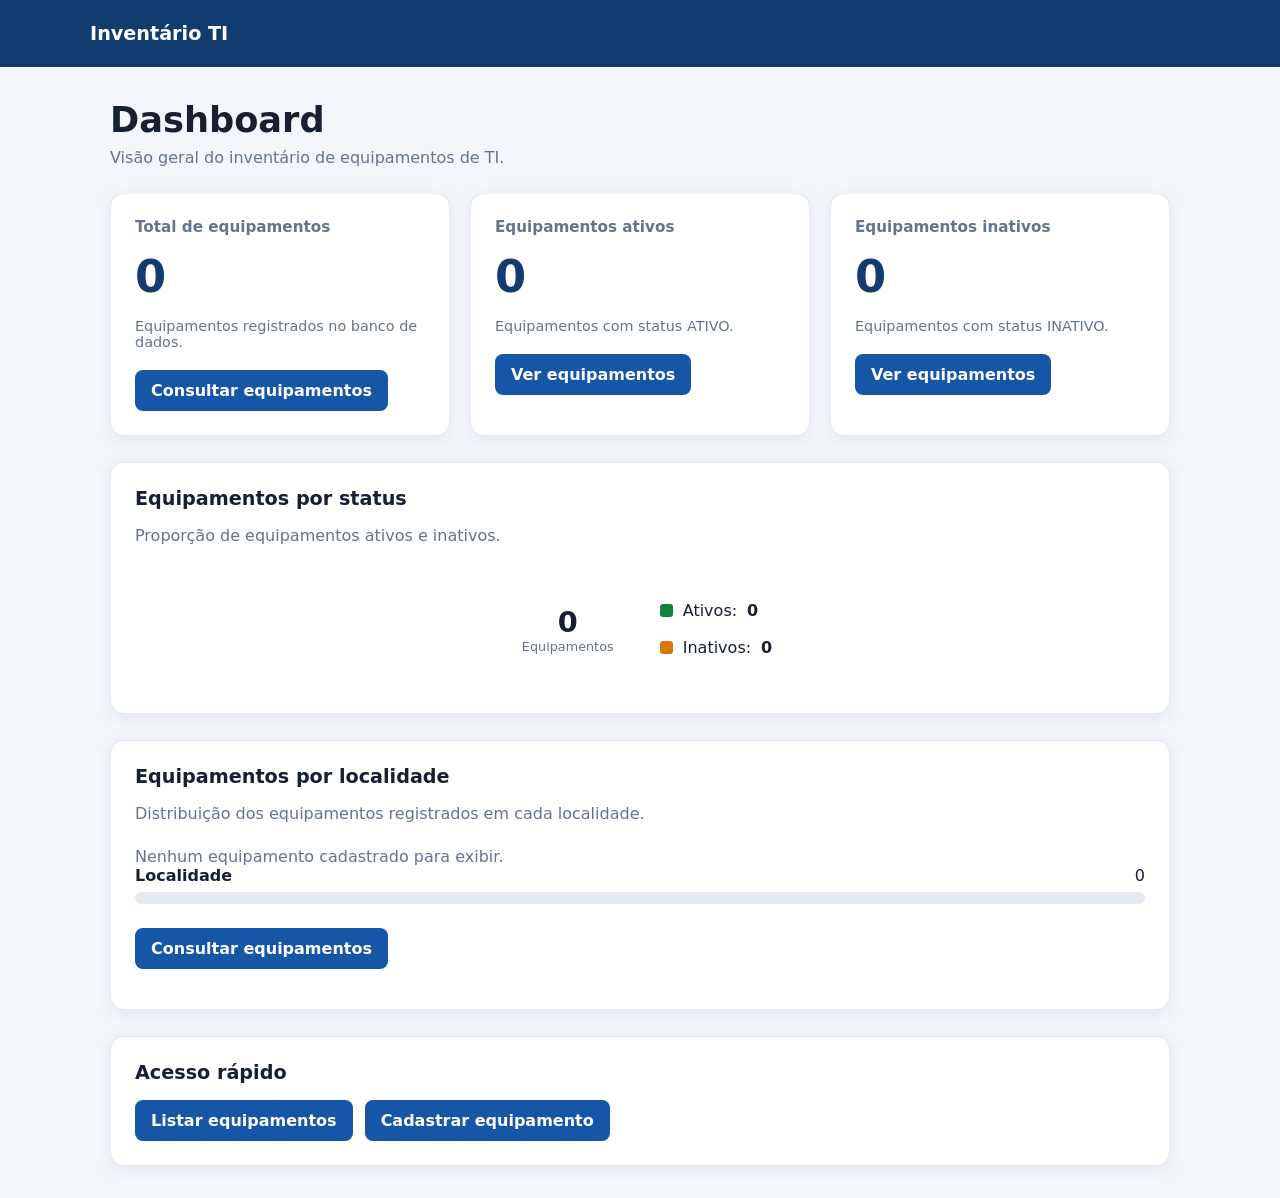
==== src/main/resources/templates/index.html @ f5f9f3ff "Implementa indicadores e graficos no dashboard" ====
<!doctype html>
<html lang="pt-BR" xmlns:th="http://www.thymeleaf.org">
<head>
    <meta charset="UTF-8">
    <meta name="viewport" content="width=device-width, initial-scale=1">

    <title>Dashboard | Inventário TI</title>

    <style>
        * {
            box-sizing: border-box;
        }

        :root {
            font-family: system-ui, -apple-system, "Segoe UI", sans-serif;
            color: #172033;
        }

        body {
            margin: 0;
            background: #f3f6fb;
        }

        header {
            background: #123b70;
            color: white;
            padding: 22px max(20px, calc((100% - 1100px) / 2));
        }

        header strong {
            font-size: 1.2rem;
        }

        main {
            max-width: 1100px;
            margin: 32px auto;
            padding: 0 20px;
        }

        .cabecalho {
            margin-bottom: 26px;
        }

        .cabecalho h1 {
            margin: 0 0 8px;
            font-size: clamp(1.6rem, 4vw, 2.2rem);
        }

        .muted {
            color: #64748b;
            margin: 0;
        }

        .grade {
            display: grid;
            grid-template-columns: repeat(auto-fit, minmax(240px, 1fr));
            gap: 20px;
        }

        .cartao {
            background: white;
            border-radius: 14px;
            padding: 24px;
            box-shadow: 0 4px 18px #15294b12;
            border: 1px solid #e5eaf2;
        }

        .rotulo {
            color: #64748b;
            font-size: .95rem;
            font-weight: 600;
        }

        .numero {
            color: #123b70;
            font-size: 2.8rem;
            font-weight: 750;
            margin: 14px 0;
            line-height: 1.2;
        }

        .descricao {
            color: #64748b;
            font-size: .9rem;
            margin-bottom: 20px;
        }

        .botao {
            display: inline-block;
            background: #1557a6;
            color: white;
            text-decoration: none;
            padding: 11px 16px;
            border-radius: 8px;
            font-weight: 600;
        }

        .botao:hover {
            background: #0e417f;
        }

        .secao {
            margin-top: 26px;
        }

        .secao h2 {
            font-size: 1.2rem;
            margin-top: 0;
        }

        .atalho {
            display: flex;
            flex-wrap: wrap;
            gap: 12px;
        }
    </style>
</head>

<body>
<header>
    <strong>Inventário TI</strong>
</header>

<main>
    <section class="cabecalho">
        <h1>Dashboard</h1>
        <p class="muted">
            Visão geral do inventário de equipamentos de TI.
        </p>
    </section>

    
<section class="grade">
    <article class="cartao">
        <div class="rotulo">Total de equipamentos</div>

        <div class="numero"
             th:text="${totalEquipamentos}">0</div>

        <p class="descricao">
            Equipamentos registrados no banco de dados.
        </p>

        <a class="botao" th:href="@{/equipamentos}">
            Consultar equipamentos
        </a>
    </article>

    <article class="cartao">
        <div class="rotulo">Equipamentos ativos</div>

        <div class="numero"
             th:text="${equipamentosAtivos}">0</div>

        <p class="descricao">
            Equipamentos com status ATIVO.
        </p>

        <a class="botao" th:href="@{/equipamentos}">
            Ver equipamentos
        </a>
    </article>

    <article class="cartao">
        <div class="rotulo">Equipamentos inativos</div>

        <div class="numero"
             th:text="${equipamentosInativos}">0</div>

        <p class="descricao">
            Equipamentos com status INATIVO.
        </p>

        <a class="botao" th:href="@{/equipamentos}">
            Ver equipamentos
        </a>
    </article>
</section>


<section class="cartao secao">
    <h2>Equipamentos por status</h2>

    <p class="muted" style="margin-bottom: 24px;">
        Proporção de equipamentos ativos e inativos.
    </p>

    <div style="display: flex; flex-wrap: wrap; align-items: center;
                justify-content: center; gap: 32px;">

        <div th:style="'width: 190px; height: 190px; border-radius: 50%; background: conic-gradient(#16803d 0% ' + ${percentualAtivos} + '%, #d97706 ' + ${percentualAtivos} + '% 100%); display: flex; align-items: center; justify-content: center;'">
            <div style="width: 120px; height: 120px; border-radius: 50%;
                        background: white; display: flex;
                        flex-direction: column; align-items: center;
                        justify-content: center;">
                <strong style="font-size: 1.8rem;"
                        th:text="${totalEquipamentos}">0</strong>
                <span style="font-size: .8rem; color: #64748b;">
                    Equipamentos
                </span>
            </div>
        </div>

        <div style="display: flex; flex-direction: column; gap: 18px;">
            <div style="display: flex; align-items: center; gap: 10px;">
                <span style="width: 13px; height: 13px; border-radius: 3px;
                             background: #16803d;"></span>
                <span>Ativos:</span>
                <strong th:text="${equipamentosAtivos}">0</strong>
            </div>

            <div style="display: flex; align-items: center; gap: 10px;">
                <span style="width: 13px; height: 13px; border-radius: 3px;
                             background: #d97706;"></span>
                <span>Inativos:</span>
                <strong th:text="${equipamentosInativos}">0</strong>
            </div>
        </div>
    </div>
</section>


<section class="cartao secao">
    <h2>Equipamentos por localidade</h2>

    <p class="muted" style="margin-bottom: 24px;">
        Distribuição dos equipamentos registrados em cada localidade.
    </p>

    <div th:if="${#lists.isEmpty(dadosLocalidade)}">
        <p class="muted">Nenhum equipamento cadastrado para exibir.</p>
    </div>

    <div th:unless="${#lists.isEmpty(dadosLocalidade)}"
         style="display: flex; flex-direction: column; gap: 20px;">

        <div th:each="item : ${dadosLocalidade}">
            <div style="display: flex; justify-content: space-between;
                        gap: 12px; margin-bottom: 7px;">
                <strong th:text="${item[0]}">Localidade</strong>

                <span th:text="${item[1]}">0</span>
            </div>

            <div style="height: 12px; background: #e5eaf2;
                        border-radius: 999px; overflow: hidden;">

                <div style="height: 100%; background: #2563eb;
                            border-radius: 999px; width: 0%;"
                     th:style="'height: 100%; background: #2563eb; border-radius: 999px; width: ' + (${totalEquipamentos > 0} ? (${item[1] * 100.0 / totalEquipamentos}) : 0) + '%;'">
                </div>
            </div>
        </div>
    </div>

    <p style="margin-top: 24px;">
        <a class="botao" th:href="@{/equipamentos}">
            Consultar equipamentos
        </a>
    </p>
</section>


    <section class="cartao secao">
        <h2>Acesso rápido</h2>

        <div class="atalho">
            <a class="botao" th:href="@{/equipamentos}">
                Listar equipamentos
            </a>

            <a class="botao" th:href="@{/equipamentos/novo}">
                Cadastrar equipamento
            </a>
        </div>
    </section>
</main>
</body>
</html>
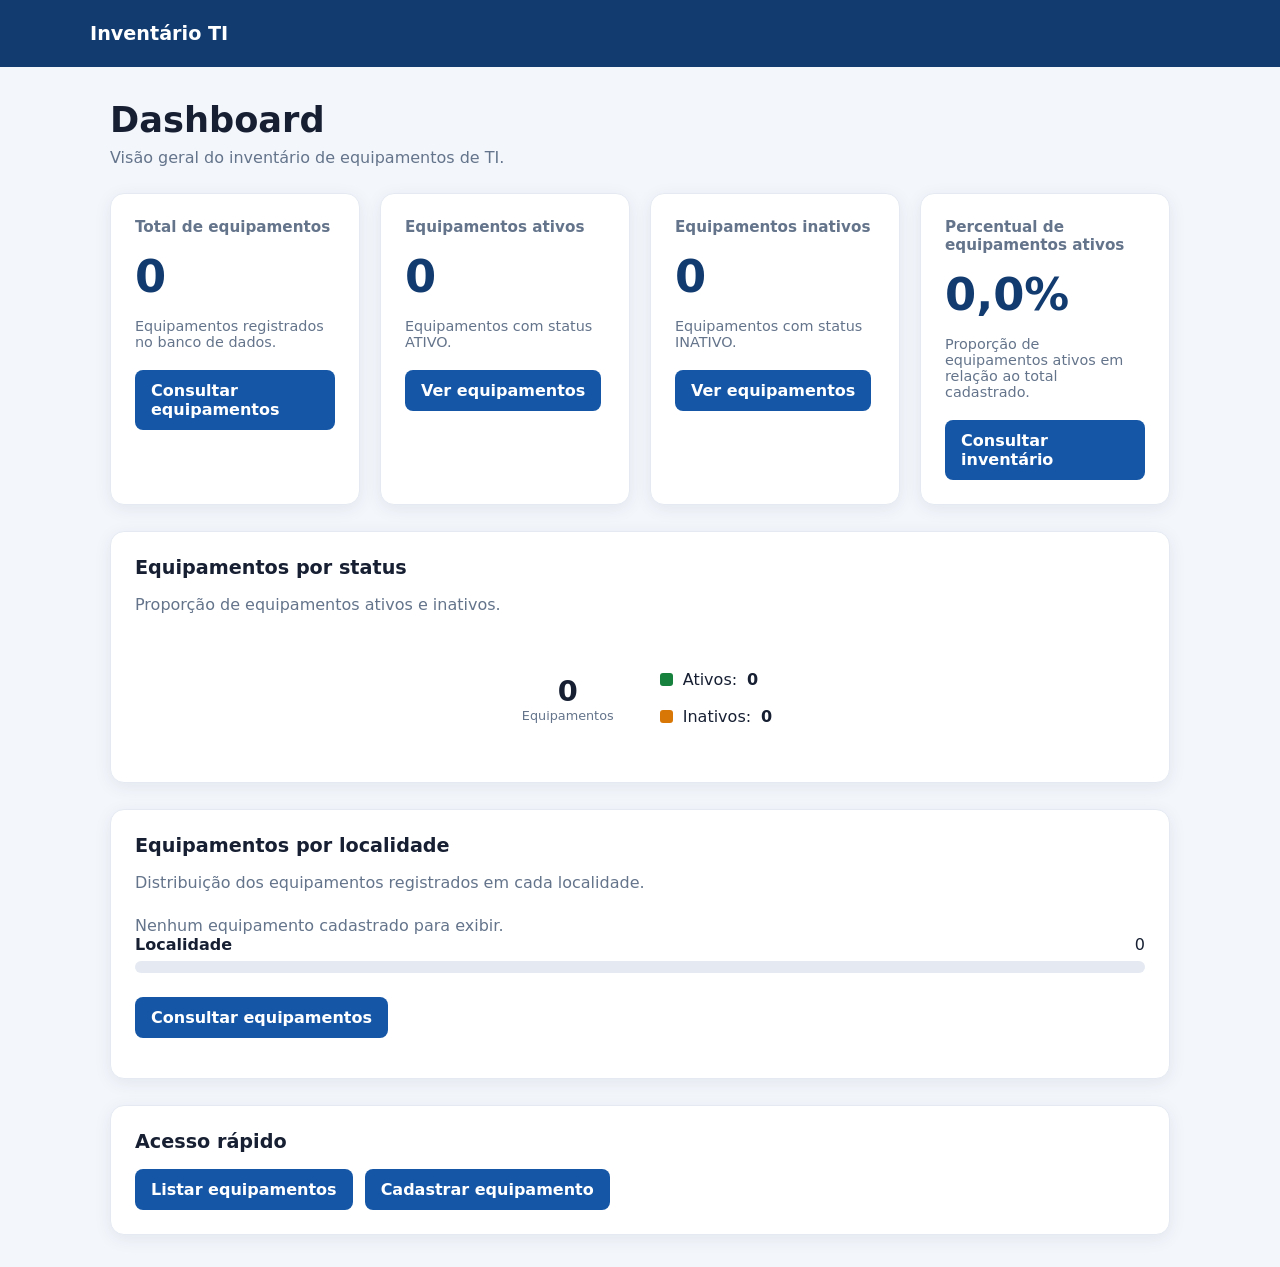
==== commit ee02519a: "Adiciona percentual de equipamentos ativos ao dashboard" ====
--- a/src/main/resources/templates/index.html
+++ b/src/main/resources/templates/index.html
@@ -176,6 +176,24 @@
             Ver equipamentos
         </a>
     </article>
+    
+<article class="cartao">
+    <div class="rotulo">Percentual de equipamentos ativos</div>
+
+    <div class="numero"
+         th:text="${#numbers.formatDecimal(percentualAtivos, 1, 1) + '%'}">
+        0,0%
+    </div>
+
+    <p class="descricao">
+        Proporção de equipamentos ativos em relação ao total cadastrado.
+    </p>
+
+    <a class="botao" th:href="@{/equipamentos}">
+        Consultar inventário
+    </a>
+</article>
+
 </section>
 
 
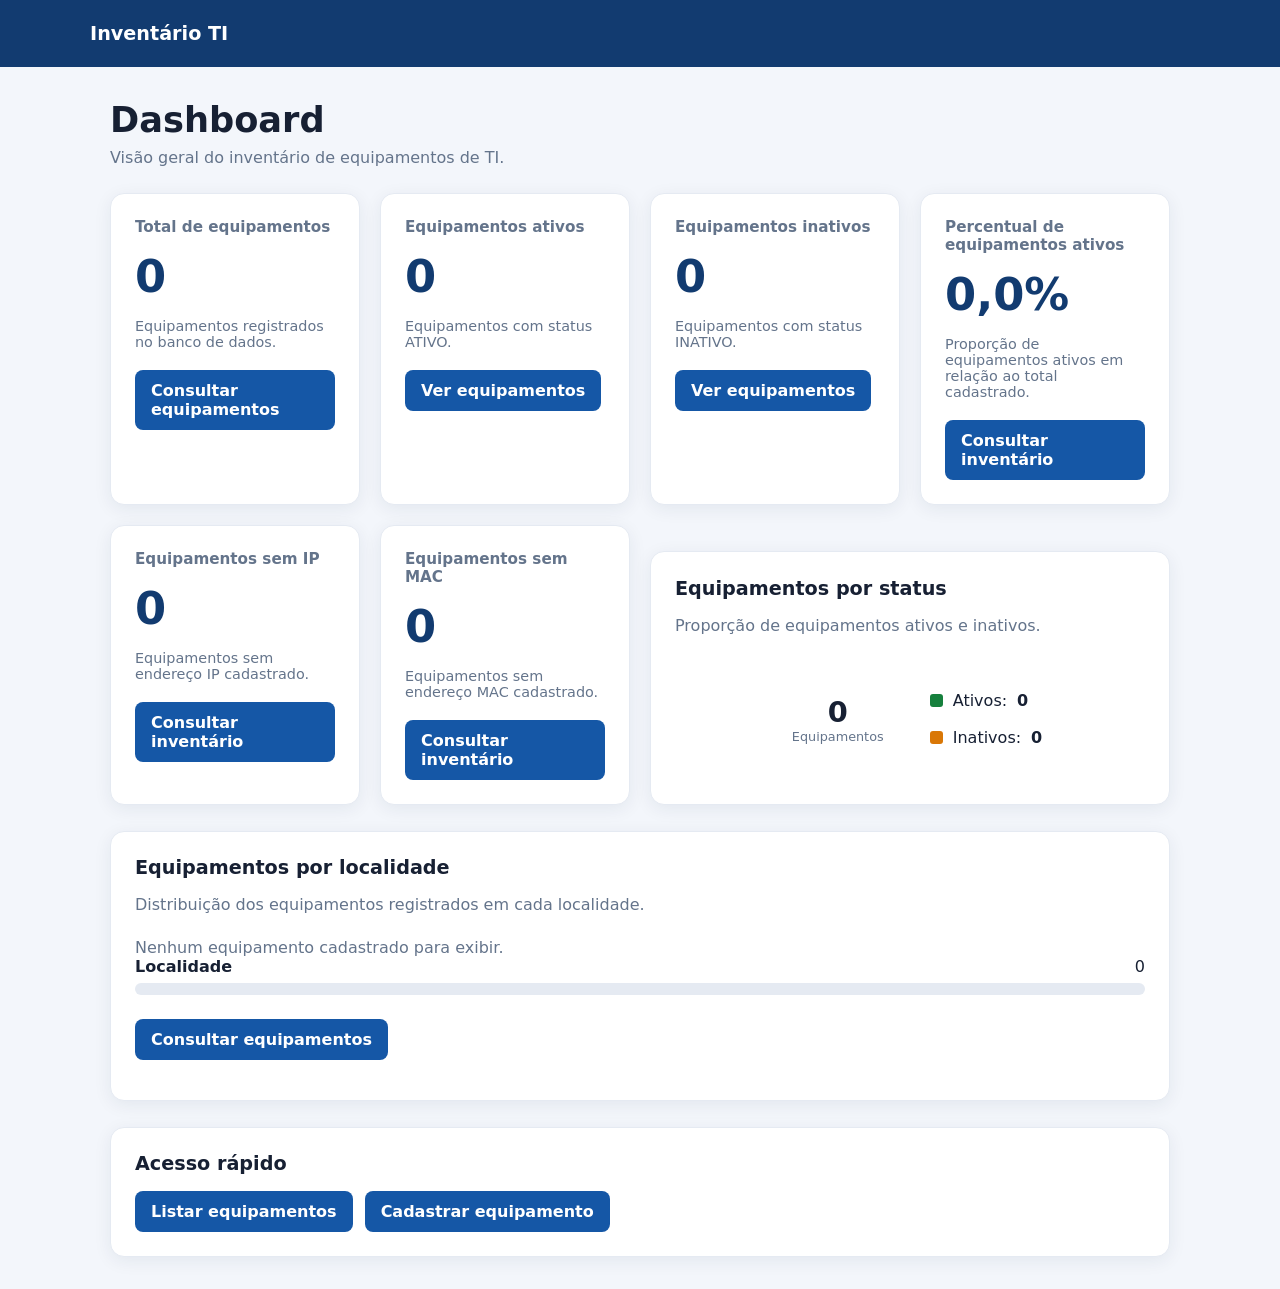
==== commit 22cfa4ae: "Melhora layout responsivo do dashboard" ====
--- a/src/main/resources/templates/index.html
+++ b/src/main/resources/templates/index.html
@@ -52,10 +52,12 @@
             margin: 0;
         }
 
+        
         .grade {
             display: grid;
-            grid-template-columns: repeat(auto-fit, minmax(240px, 1fr));
+            grid-template-columns: repeat(4, minmax(0, 1fr));
             gap: 20px;
+            align-items: stretch;
         }
 
         .cartao {
@@ -64,7 +66,52 @@
             padding: 24px;
             box-shadow: 0 4px 18px #15294b12;
             border: 1px solid #e5eaf2;
-        }
+            min-width: 0;
+            box-sizing: border-box;
+        }
+
+        .grafico-status {
+            grid-column: span 2;
+            display: flex;
+            flex-direction: column;
+            justify-content: center;
+        }
+
+        .secao {
+            margin-top: 26px;
+        }
+
+        .secao h2 {
+            font-size: 1.2rem;
+            margin-top: 0;
+        }
+
+        .atalho {
+            display: flex;
+            flex-wrap: wrap;
+            gap: 12px;
+        }
+
+        @media (max-width: 1000px) {
+            .grade {
+                grid-template-columns: repeat(2, minmax(0, 1fr));
+            }
+
+            .grafico-status {
+                grid-column: span 2;
+            }
+        }
+
+        @media (max-width: 560px) {
+            .grade {
+                grid-template-columns: 1fr;
+            }
+
+            .grafico-status {
+                grid-column: span 1;
+            }
+        }
+
 
         .rotulo {
             color: #64748b;
@@ -194,11 +241,45 @@
     </a>
 </article>
 
-</section>
-
-
-<section class="cartao secao">
+<article class="cartao">
+    <div class="rotulo">Equipamentos sem IP</div>
+
+    <div class="numero"
+         th:text="${equipamentosSemIp}">
+        0
+    </div>
+
+    <p class="descricao">
+        Equipamentos sem endereço IP cadastrado.
+    </p>
+
+    <a class="botao" th:href="@{/equipamentos}">
+        Consultar inventário
+    </a>
+</article>
+
+<article class="cartao">
+    <div class="rotulo">Equipamentos sem MAC</div>
+
+    <div class="numero"
+         th:text="${equipamentosSemMac}">
+        0
+    </div>
+
+    <p class="descricao">
+        Equipamentos sem endereço MAC cadastrado.
+    </p>
+
+    <a class="botao" th:href="@{/equipamentos}">
+        Consultar inventário
+    </a>
+</article>
+
+<article class="cartao secao grafico-status">
     <h2>Equipamentos por status</h2>
+
+
+
 
     <p class="muted" style="margin-bottom: 24px;">
         Proporção de equipamentos ativos e inativos.
@@ -236,8 +317,9 @@
             </div>
         </div>
     </div>
+</article>
+     
 </section>
-
 
 <section class="cartao secao">
     <h2>Equipamentos por localidade</h2>
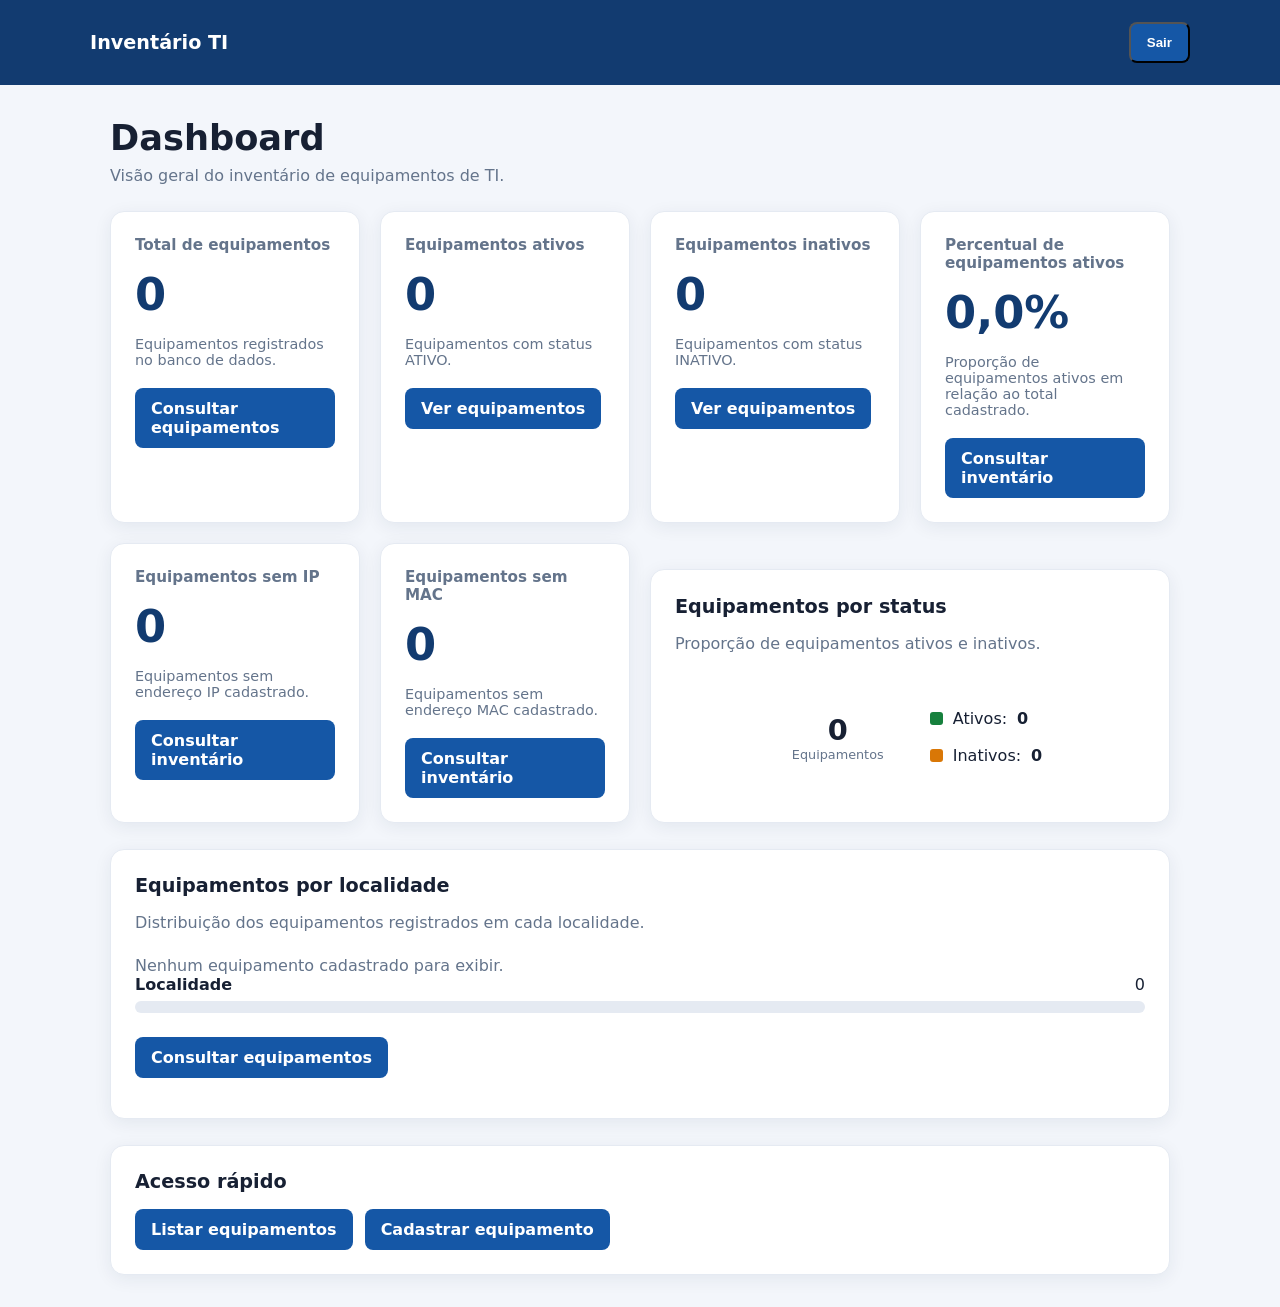
==== commit 31ec69d8: "Implementa autenticacao e controle de acesso" ====
--- a/src/main/resources/templates/index.html
+++ b/src/main/resources/templates/index.html
@@ -165,8 +165,18 @@
 </head>
 
 <body>
-<header>
+<header style="display: flex; justify-content: space-between;
+               align-items: center; gap: 16px; flex-wrap: wrap;">
     <strong>Inventário TI</strong>
+
+    <form th:action="@{/logout}" method="post" style="margin: 0;">
+    <input type="hidden"
+           th:name="${_csrf.parameterName}"
+           th:value="${_csrf.token}" />
+        <button type="submit" class="botao">
+            Sair
+        </button>
+    </form>
 </header>
 
 <main>
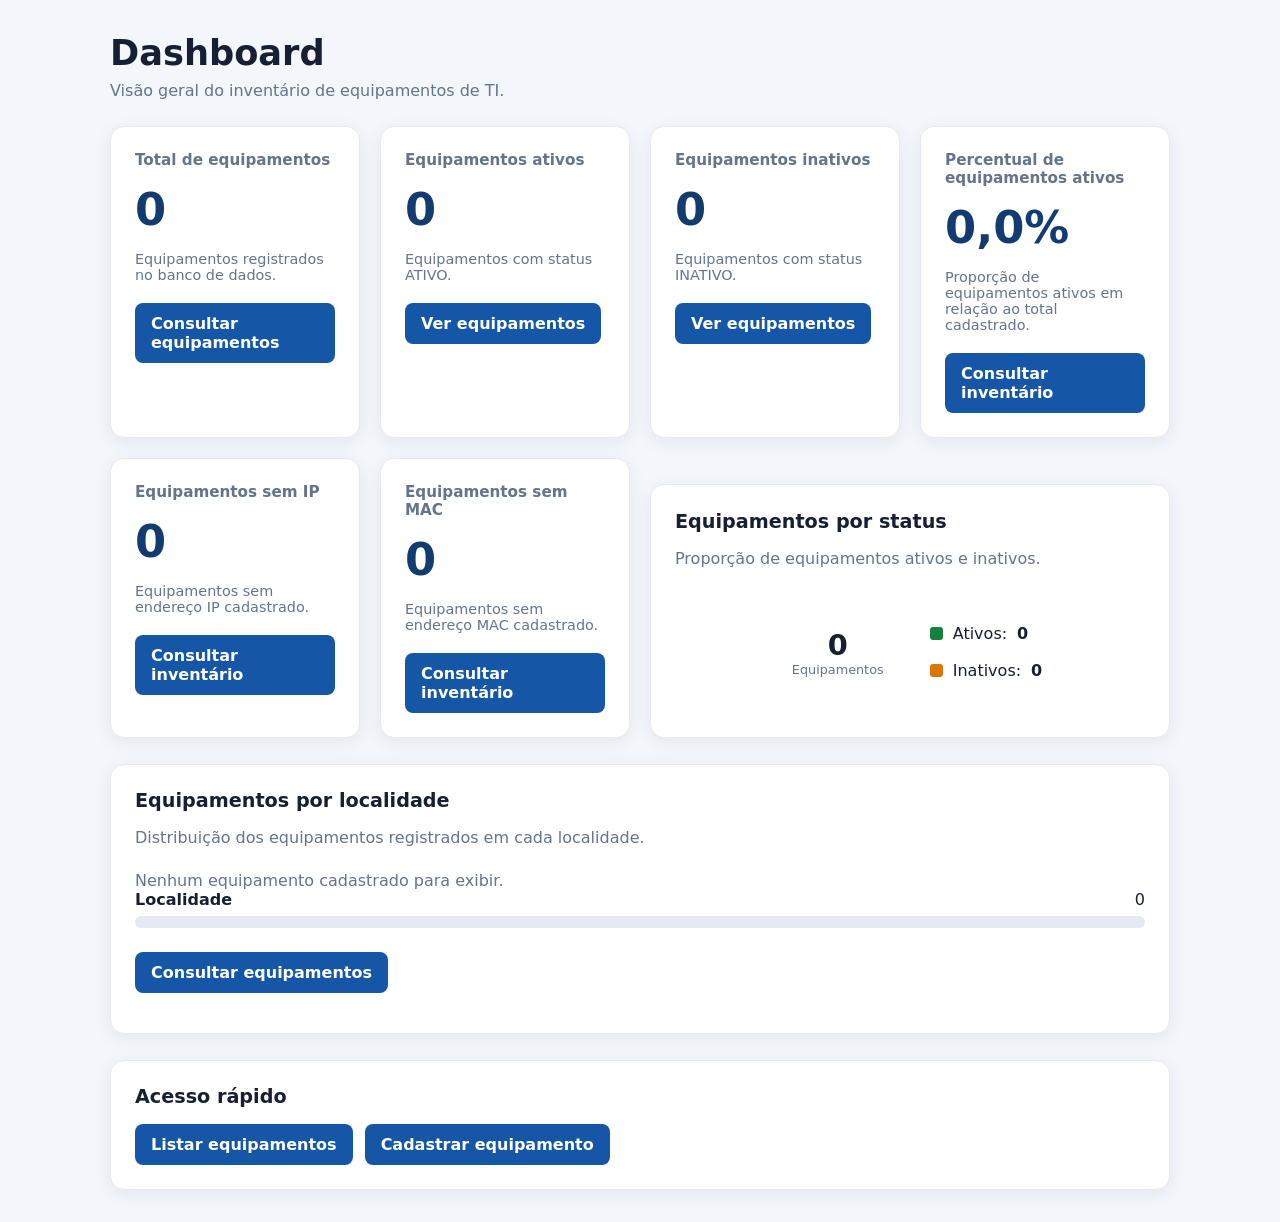
==== commit 638f8093: "Adiciona cabecalho global e identificacao do usuario" ====
--- a/src/main/resources/templates/index.html
+++ b/src/main/resources/templates/index.html
@@ -165,19 +165,7 @@
 </head>
 
 <body>
-<header style="display: flex; justify-content: space-between;
-               align-items: center; gap: 16px; flex-wrap: wrap;">
-    <strong>Inventário TI</strong>
-
-    <form th:action="@{/logout}" method="post" style="margin: 0;">
-    <input type="hidden"
-           th:name="${_csrf.parameterName}"
-           th:value="${_csrf.token}" />
-        <button type="submit" class="botao">
-            Sair
-        </button>
-    </form>
-</header>
+<div th:replace="~{fragments/cabecalho :: cabecalho}"></div>
 
 <main>
     <section class="cabecalho">
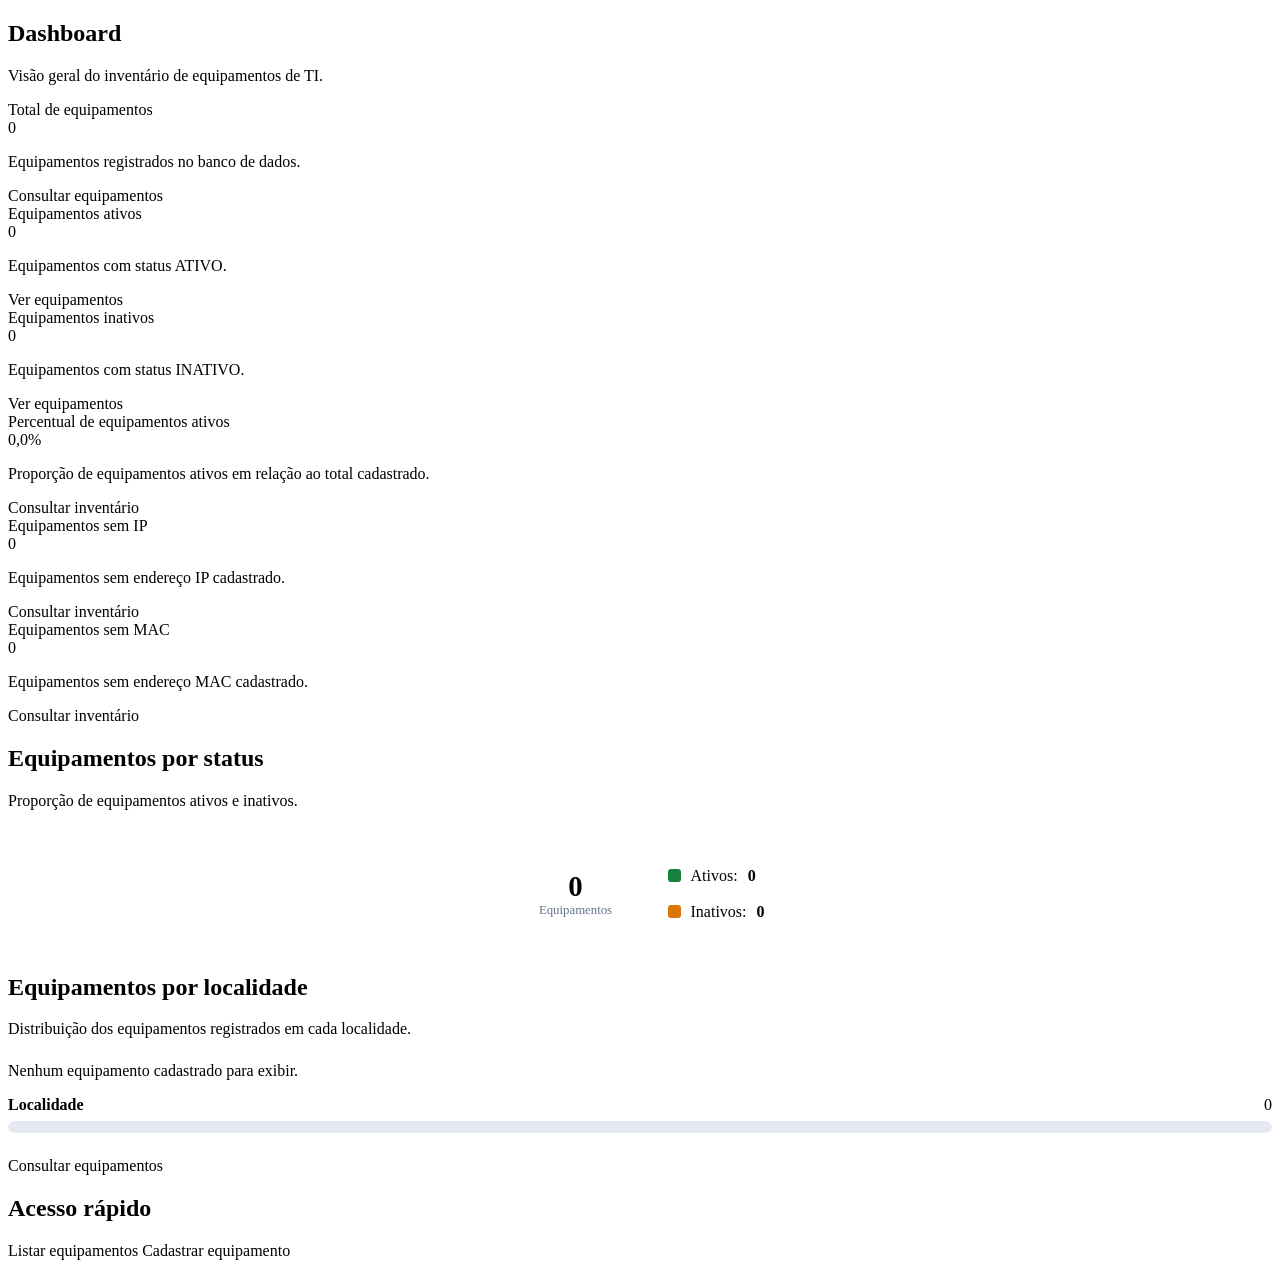
==== commit 29fb7482: "Refatora estilos CSS do painel e cabeçalho" ====
--- a/src/main/resources/templates/index.html
+++ b/src/main/resources/templates/index.html
@@ -6,162 +6,10 @@
     <meta name="viewport" content="width=device-width, initial-scale=1">
 
     <title>Dashboard | Inventário TI</title>
-
-    <style>
-        * {
-            box-sizing: border-box;
-        }
-
-        :root {
-            font-family: system-ui, -apple-system, "Segoe UI", sans-serif;
-            color: #172033;
-        }
-
-        body {
-            margin: 0;
-            background: #f3f6fb;
-        }
-
-        header {
-            background: #123b70;
-            color: white;
-            padding: 22px max(20px, calc((100% - 1100px) / 2));
-        }
-
-        header strong {
-            font-size: 1.2rem;
-        }
-
-        main {
-            max-width: 1100px;
-            margin: 32px auto;
-            padding: 0 20px;
-        }
-
-        .cabecalho {
-            margin-bottom: 26px;
-        }
-
-        .cabecalho h1 {
-            margin: 0 0 8px;
-            font-size: clamp(1.6rem, 4vw, 2.2rem);
-        }
-
-        .muted {
-            color: #64748b;
-            margin: 0;
-        }
-
-        
-        .grade {
-            display: grid;
-            grid-template-columns: repeat(4, minmax(0, 1fr));
-            gap: 20px;
-            align-items: stretch;
-        }
-
-        .cartao {
-            background: white;
-            border-radius: 14px;
-            padding: 24px;
-            box-shadow: 0 4px 18px #15294b12;
-            border: 1px solid #e5eaf2;
-            min-width: 0;
-            box-sizing: border-box;
-        }
-
-        .grafico-status {
-            grid-column: span 2;
-            display: flex;
-            flex-direction: column;
-            justify-content: center;
-        }
-
-        .secao {
-            margin-top: 26px;
-        }
-
-        .secao h2 {
-            font-size: 1.2rem;
-            margin-top: 0;
-        }
-
-        .atalho {
-            display: flex;
-            flex-wrap: wrap;
-            gap: 12px;
-        }
-
-        @media (max-width: 1000px) {
-            .grade {
-                grid-template-columns: repeat(2, minmax(0, 1fr));
-            }
-
-            .grafico-status {
-                grid-column: span 2;
-            }
-        }
-
-        @media (max-width: 560px) {
-            .grade {
-                grid-template-columns: 1fr;
-            }
-
-            .grafico-status {
-                grid-column: span 1;
-            }
-        }
-
-
-        .rotulo {
-            color: #64748b;
-            font-size: .95rem;
-            font-weight: 600;
-        }
-
-        .numero {
-            color: #123b70;
-            font-size: 2.8rem;
-            font-weight: 750;
-            margin: 14px 0;
-            line-height: 1.2;
-        }
-
-        .descricao {
-            color: #64748b;
-            font-size: .9rem;
-            margin-bottom: 20px;
-        }
-
-        .botao {
-            display: inline-block;
-            background: #1557a6;
-            color: white;
-            text-decoration: none;
-            padding: 11px 16px;
-            border-radius: 8px;
-            font-weight: 600;
-        }
-
-        .botao:hover {
-            background: #0e417f;
-        }
-
-        .secao {
-            margin-top: 26px;
-        }
-
-        .secao h2 {
-            font-size: 1.2rem;
-            margin-top: 0;
-        }
-
-        .atalho {
-            display: flex;
-            flex-wrap: wrap;
-            gap: 12px;
-        }
-    </style>
+    
+    <link rel="stylesheet" th:href="@{/css/cabecalho.css}">
+
+    <link rel="stylesheet" th:href="@{/css/dashboard.css}">
 </head>
 
 <body>
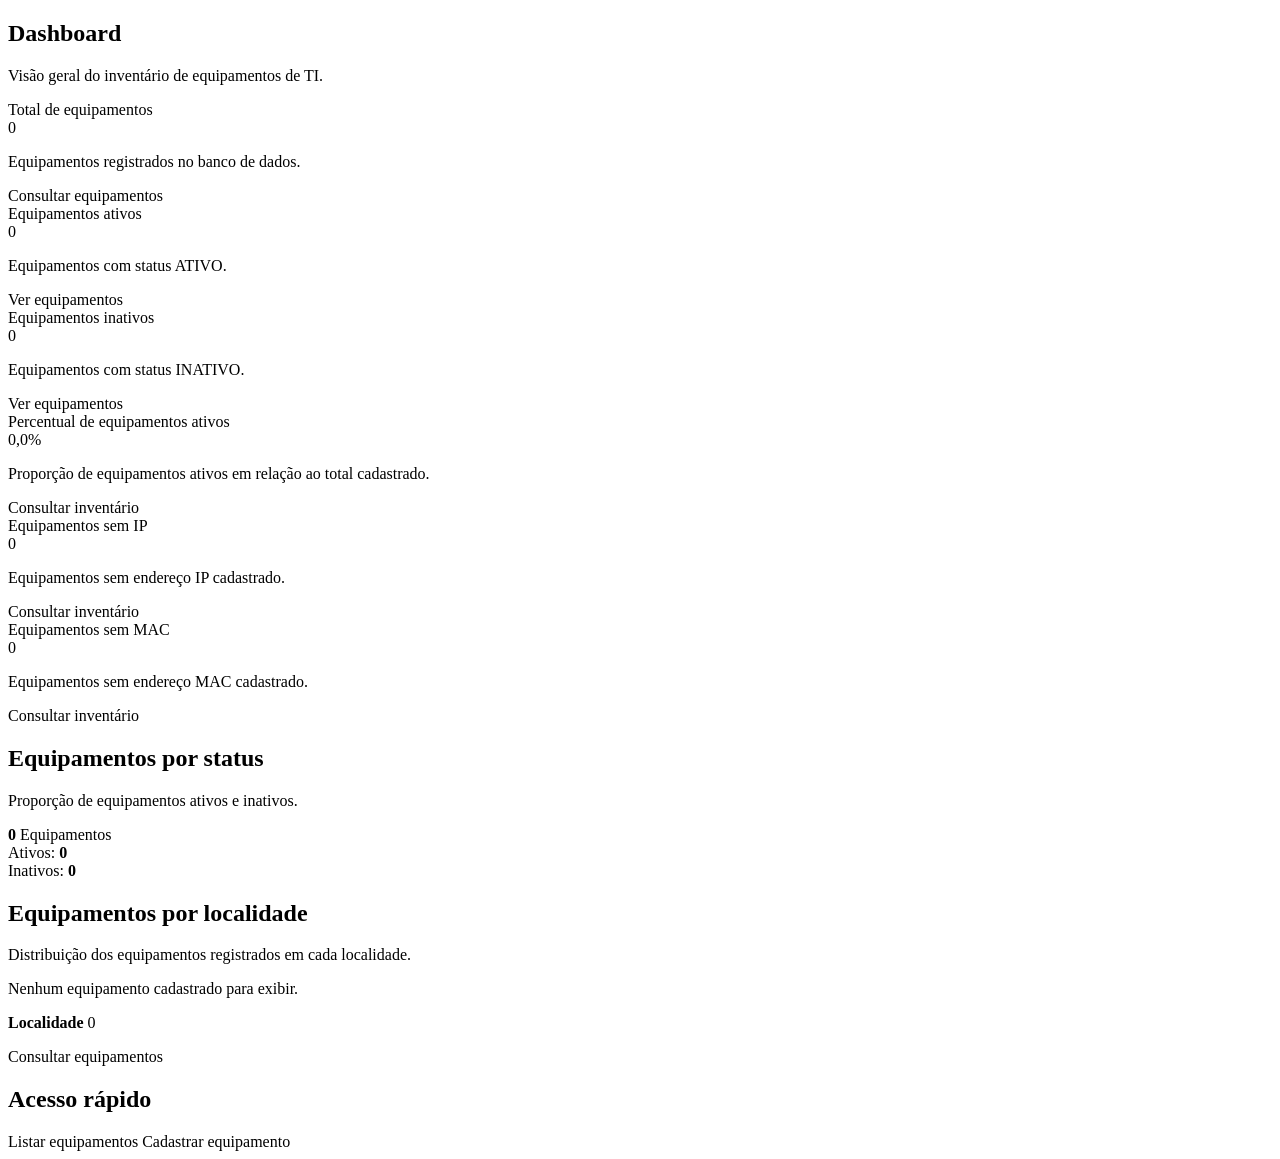
==== commit 3300f9fb: "Refatora CSS e JavaScript das páginas administrativas e login" ====
--- a/src/main/resources/templates/index.html
+++ b/src/main/resources/templates/index.html
@@ -6,9 +6,8 @@
     <meta name="viewport" content="width=device-width, initial-scale=1">
 
     <title>Dashboard | Inventário TI</title>
-    
+
     <link rel="stylesheet" th:href="@{/css/cabecalho.css}">
-
     <link rel="stylesheet" th:href="@{/css/dashboard.css}">
 </head>
 
@@ -23,190 +22,183 @@
         </p>
     </section>
 
-    
-<section class="grade">
-    <article class="cartao">
-        <div class="rotulo">Total de equipamentos</div>
-
-        <div class="numero"
-             th:text="${totalEquipamentos}">0</div>
-
-        <p class="descricao">
-            Equipamentos registrados no banco de dados.
+    <section class="grade">
+
+        <article class="cartao">
+            <div class="rotulo">Total de equipamentos</div>
+
+            <div class="numero"
+                 th:text="${totalEquipamentos}">0</div>
+
+            <p class="descricao">
+                Equipamentos registrados no banco de dados.
+            </p>
+
+            <a class="botao" th:href="@{/equipamentos}">
+                Consultar equipamentos
+            </a>
+        </article>
+
+        <article class="cartao">
+            <div class="rotulo">Equipamentos ativos</div>
+
+            <div class="numero"
+                 th:text="${equipamentosAtivos}">0</div>
+
+            <p class="descricao">
+                Equipamentos com status ATIVO.
+            </p>
+
+            <a class="botao" th:href="@{/equipamentos}">
+                Ver equipamentos
+            </a>
+        </article>
+
+        <article class="cartao">
+            <div class="rotulo">Equipamentos inativos</div>
+
+            <div class="numero"
+                 th:text="${equipamentosInativos}">0</div>
+
+            <p class="descricao">
+                Equipamentos com status INATIVO.
+            </p>
+
+            <a class="botao" th:href="@{/equipamentos}">
+                Ver equipamentos
+            </a>
+        </article>
+
+        <article class="cartao">
+            <div class="rotulo">Percentual de equipamentos ativos</div>
+
+            <div class="numero"
+                 th:text="${#numbers.formatDecimal(percentualAtivos, 1, 1) + '%'}">
+                0,0%
+            </div>
+
+            <p class="descricao">
+                Proporção de equipamentos ativos em relação ao total cadastrado.
+            </p>
+
+            <a class="botao" th:href="@{/equipamentos}">
+                Consultar inventário
+            </a>
+        </article>
+
+        <article class="cartao">
+            <div class="rotulo">Equipamentos sem IP</div>
+
+            <div class="numero"
+                 th:text="${equipamentosSemIp}">
+                0
+            </div>
+
+            <p class="descricao">
+                Equipamentos sem endereço IP cadastrado.
+            </p>
+
+            <a class="botao" th:href="@{/equipamentos}">
+                Consultar inventário
+            </a>
+        </article>
+
+        <article class="cartao">
+            <div class="rotulo">Equipamentos sem MAC</div>
+
+            <div class="numero"
+                 th:text="${equipamentosSemMac}">
+                0
+            </div>
+
+            <p class="descricao">
+                Equipamentos sem endereço MAC cadastrado.
+            </p>
+
+            <a class="botao" th:href="@{/equipamentos}">
+                Consultar inventário
+            </a>
+        </article>
+
+        <article class="cartao secao grafico-status">
+            <h2>Equipamentos por status</h2>
+
+            <p class="muted texto-grafico">
+                Proporção de equipamentos ativos e inativos.
+            </p>
+
+            <div class="grafico-status-conteudo">
+
+                <div class="grafico-circular"
+                     th:style="'background: conic-gradient(#16803d 0% ' + ${percentualAtivos} + '%, #d97706 ' + ${percentualAtivos} + '% 100%);'">
+
+                    <div class="grafico-circular-centro">
+                        <strong th:text="${totalEquipamentos}">0</strong>
+
+                        <span>Equipamentos</span>
+                    </div>
+                </div>
+
+                <div class="legenda-grafico">
+
+                    <div class="item-legenda">
+                        <span class="indicador-legenda indicador-ativo"></span>
+                        <span>Ativos:</span>
+                        <strong th:text="${equipamentosAtivos}">0</strong>
+                    </div>
+
+                    <div class="item-legenda">
+                        <span class="indicador-legenda indicador-inativo"></span>
+                        <span>Inativos:</span>
+                        <strong th:text="${equipamentosInativos}">0</strong>
+                    </div>
+
+                </div>
+            </div>
+        </article>
+
+    </section>
+
+    <section class="cartao secao">
+        <h2>Equipamentos por localidade</h2>
+
+        <p class="muted texto-localidade">
+            Distribuição dos equipamentos registrados em cada localidade.
         </p>
 
-        <a class="botao" th:href="@{/equipamentos}">
-            Consultar equipamentos
-        </a>
-    </article>
-
-    <article class="cartao">
-        <div class="rotulo">Equipamentos ativos</div>
-
-        <div class="numero"
-             th:text="${equipamentosAtivos}">0</div>
-
-        <p class="descricao">
-            Equipamentos com status ATIVO.
+        <div th:if="${#lists.isEmpty(dadosLocalidade)}">
+            <p class="muted">
+                Nenhum equipamento cadastrado para exibir.
+            </p>
+        </div>
+
+        <div th:unless="${#lists.isEmpty(dadosLocalidade)}"
+             class="lista-localidades">
+
+            <div th:each="item : ${dadosLocalidade}">
+
+                <div class="localidade-cabecalho">
+                    <strong th:text="${item[0]}">Localidade</strong>
+
+                    <span th:text="${item[1]}">0</span>
+                </div>
+
+                <div class="barra-localidade">
+
+                    <div class="barra-localidade-preenchimento"
+                         th:style="'width: ' + (${totalEquipamentos > 0} ? (${item[1] * 100.0 / totalEquipamentos}) : 0) + '%;'">
+                    </div>
+
+                </div>
+            </div>
+        </div>
+
+        <p class="botao-consultar-localidade">
+            <a class="botao" th:href="@{/equipamentos}">
+                Consultar equipamentos
+            </a>
         </p>
-
-        <a class="botao" th:href="@{/equipamentos}">
-            Ver equipamentos
-        </a>
-    </article>
-
-    <article class="cartao">
-        <div class="rotulo">Equipamentos inativos</div>
-
-        <div class="numero"
-             th:text="${equipamentosInativos}">0</div>
-
-        <p class="descricao">
-            Equipamentos com status INATIVO.
-        </p>
-
-        <a class="botao" th:href="@{/equipamentos}">
-            Ver equipamentos
-        </a>
-    </article>
-    
-<article class="cartao">
-    <div class="rotulo">Percentual de equipamentos ativos</div>
-
-    <div class="numero"
-         th:text="${#numbers.formatDecimal(percentualAtivos, 1, 1) + '%'}">
-        0,0%
-    </div>
-
-    <p class="descricao">
-        Proporção de equipamentos ativos em relação ao total cadastrado.
-    </p>
-
-    <a class="botao" th:href="@{/equipamentos}">
-        Consultar inventário
-    </a>
-</article>
-
-<article class="cartao">
-    <div class="rotulo">Equipamentos sem IP</div>
-
-    <div class="numero"
-         th:text="${equipamentosSemIp}">
-        0
-    </div>
-
-    <p class="descricao">
-        Equipamentos sem endereço IP cadastrado.
-    </p>
-
-    <a class="botao" th:href="@{/equipamentos}">
-        Consultar inventário
-    </a>
-</article>
-
-<article class="cartao">
-    <div class="rotulo">Equipamentos sem MAC</div>
-
-    <div class="numero"
-         th:text="${equipamentosSemMac}">
-        0
-    </div>
-
-    <p class="descricao">
-        Equipamentos sem endereço MAC cadastrado.
-    </p>
-
-    <a class="botao" th:href="@{/equipamentos}">
-        Consultar inventário
-    </a>
-</article>
-
-<article class="cartao secao grafico-status">
-    <h2>Equipamentos por status</h2>
-
-
-
-
-    <p class="muted" style="margin-bottom: 24px;">
-        Proporção de equipamentos ativos e inativos.
-    </p>
-
-    <div style="display: flex; flex-wrap: wrap; align-items: center;
-                justify-content: center; gap: 32px;">
-
-        <div th:style="'width: 190px; height: 190px; border-radius: 50%; background: conic-gradient(#16803d 0% ' + ${percentualAtivos} + '%, #d97706 ' + ${percentualAtivos} + '% 100%); display: flex; align-items: center; justify-content: center;'">
-            <div style="width: 120px; height: 120px; border-radius: 50%;
-                        background: white; display: flex;
-                        flex-direction: column; align-items: center;
-                        justify-content: center;">
-                <strong style="font-size: 1.8rem;"
-                        th:text="${totalEquipamentos}">0</strong>
-                <span style="font-size: .8rem; color: #64748b;">
-                    Equipamentos
-                </span>
-            </div>
-        </div>
-
-        <div style="display: flex; flex-direction: column; gap: 18px;">
-            <div style="display: flex; align-items: center; gap: 10px;">
-                <span style="width: 13px; height: 13px; border-radius: 3px;
-                             background: #16803d;"></span>
-                <span>Ativos:</span>
-                <strong th:text="${equipamentosAtivos}">0</strong>
-            </div>
-
-            <div style="display: flex; align-items: center; gap: 10px;">
-                <span style="width: 13px; height: 13px; border-radius: 3px;
-                             background: #d97706;"></span>
-                <span>Inativos:</span>
-                <strong th:text="${equipamentosInativos}">0</strong>
-            </div>
-        </div>
-    </div>
-</article>
-     
-</section>
-
-<section class="cartao secao">
-    <h2>Equipamentos por localidade</h2>
-
-    <p class="muted" style="margin-bottom: 24px;">
-        Distribuição dos equipamentos registrados em cada localidade.
-    </p>
-
-    <div th:if="${#lists.isEmpty(dadosLocalidade)}">
-        <p class="muted">Nenhum equipamento cadastrado para exibir.</p>
-    </div>
-
-    <div th:unless="${#lists.isEmpty(dadosLocalidade)}"
-         style="display: flex; flex-direction: column; gap: 20px;">
-
-        <div th:each="item : ${dadosLocalidade}">
-            <div style="display: flex; justify-content: space-between;
-                        gap: 12px; margin-bottom: 7px;">
-                <strong th:text="${item[0]}">Localidade</strong>
-
-                <span th:text="${item[1]}">0</span>
-            </div>
-
-            <div style="height: 12px; background: #e5eaf2;
-                        border-radius: 999px; overflow: hidden;">
-
-                <div style="height: 100%; background: #2563eb;
-                            border-radius: 999px; width: 0%;"
-                     th:style="'height: 100%; background: #2563eb; border-radius: 999px; width: ' + (${totalEquipamentos > 0} ? (${item[1] * 100.0 / totalEquipamentos}) : 0) + '%;'">
-                </div>
-            </div>
-        </div>
-    </div>
-
-    <p style="margin-top: 24px;">
-        <a class="botao" th:href="@{/equipamentos}">
-            Consultar equipamentos
-        </a>
-    </p>
-</section>
-
+    </section>
 
     <section class="cartao secao">
         <h2>Acesso rápido</h2>
